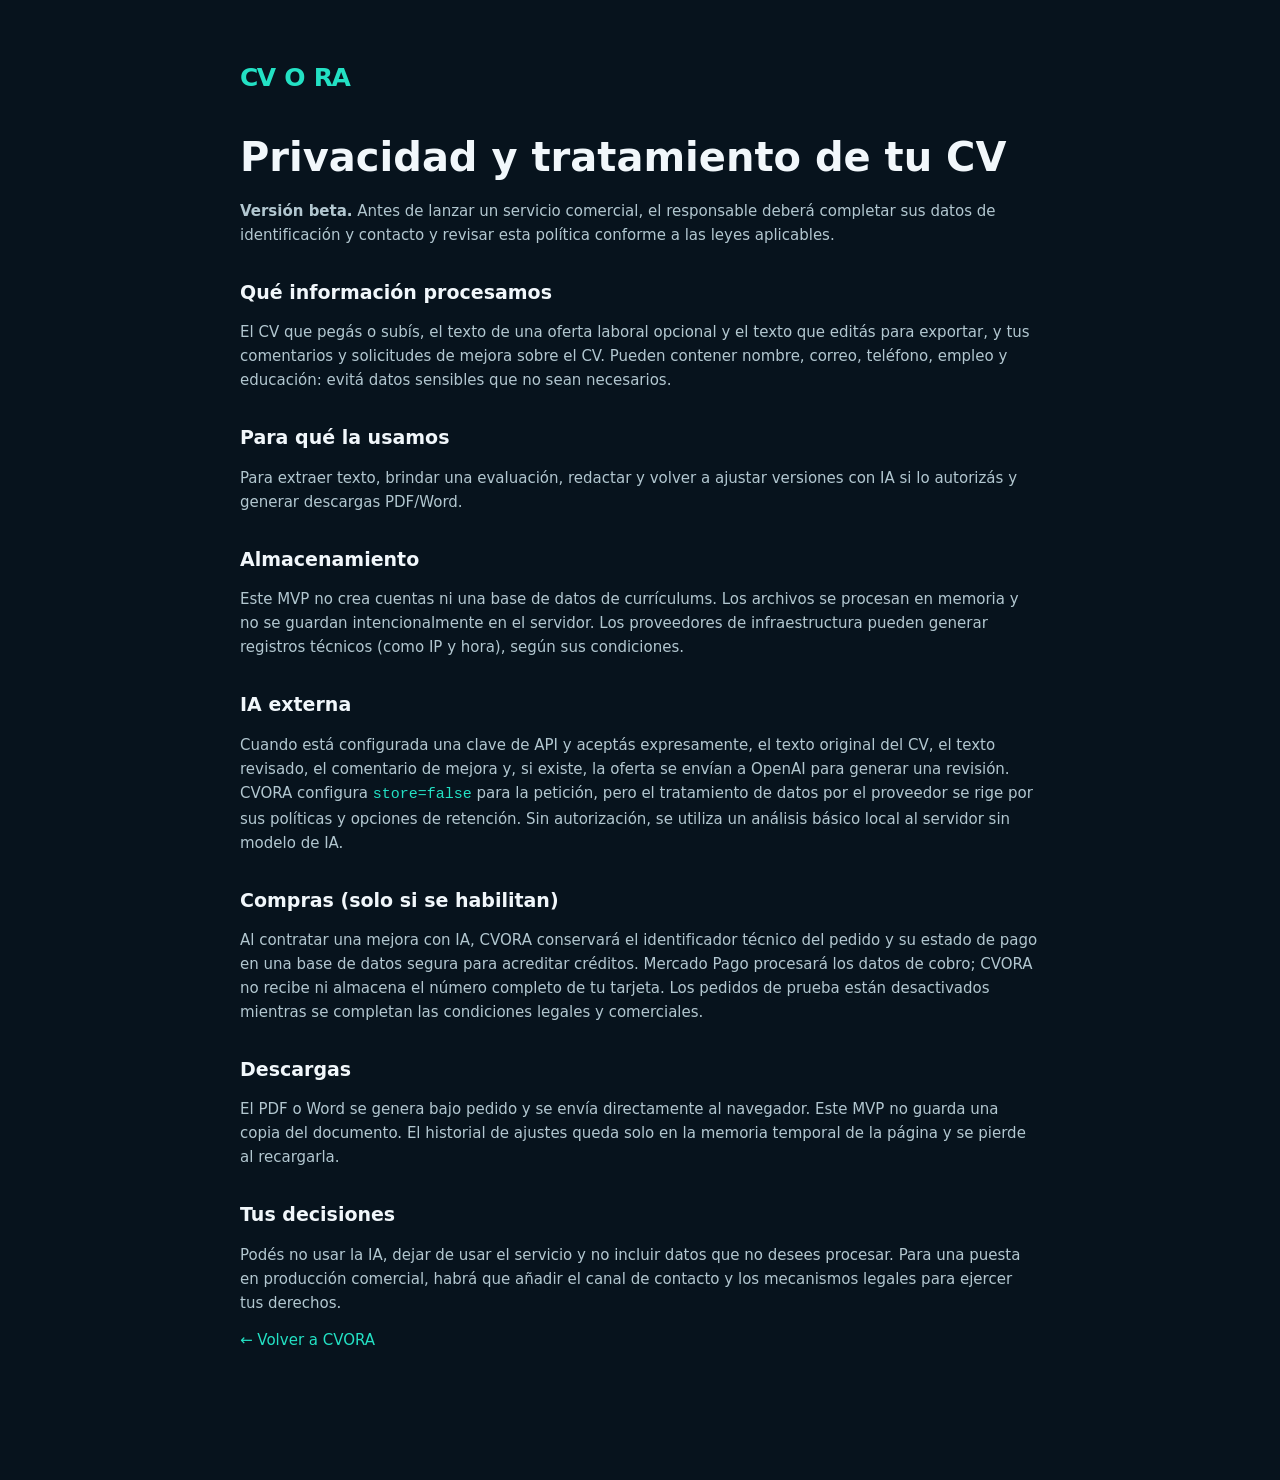
==== static/privacidad.html @ 306e0d20 "feat: publicar CVORA completa con interfaz, pruebas, planes y Checkout Pro opcional" ====
<!doctype html><html lang="es-AR"><head><meta charset="utf-8"><meta name="viewport" content="width=device-width,initial-scale=1"><title>Privacidad — CVORA</title><link rel="stylesheet" href="/static/styles.css"><link rel="icon" href="/static/favicon.svg" type="image/svg+xml"></head><body><main class="privacy-page container"><a class="logo" href="/">CV<span class="logo-a">O</span>RA</a><h1>Privacidad y tratamiento de tu CV</h1><p><strong>Versión beta.</strong> Antes de lanzar un servicio comercial, el responsable deberá completar sus datos de identificación y contacto y revisar esta política conforme a las leyes aplicables.</p><h2>Qué información procesamos</h2><p>El CV que pegás o subís, el texto de una oferta laboral opcional y el texto que editás para exportar, y tus comentarios y solicitudes de mejora sobre el CV. Pueden contener nombre, correo, teléfono, empleo y educación: evitá datos sensibles que no sean necesarios.</p><h2>Para qué la usamos</h2><p>Para extraer texto, brindar una evaluación, redactar y volver a ajustar versiones con IA si lo autorizás y generar descargas PDF/Word.</p><h2>Almacenamiento</h2><p>Este MVP no crea cuentas ni una base de datos de currículums. Los archivos se procesan en memoria y no se guardan intencionalmente en el servidor. Los proveedores de infraestructura pueden generar registros técnicos (como IP y hora), según sus condiciones.</p><h2>IA externa</h2><p>Cuando está configurada una clave de API y aceptás expresamente, el texto original del CV, el texto revisado, el comentario de mejora y, si existe, la oferta se envían a OpenAI para generar una revisión. CVORA configura <code>store=false</code> para la petición, pero el tratamiento de datos por el proveedor se rige por sus políticas y opciones de retención. Sin autorización, se utiliza un análisis básico local al servidor sin modelo de IA.</p><h2>Compras (solo si se habilitan)</h2><p>Al contratar una mejora con IA, CVORA conservará el identificador técnico del pedido y su estado de pago en una base de datos segura para acreditar créditos. Mercado Pago procesará los datos de cobro; CVORA no recibe ni almacena el número completo de tu tarjeta. Los pedidos de prueba están desactivados mientras se completan las condiciones legales y comerciales.</p><h2>Descargas</h2><p>El PDF o Word se genera bajo pedido y se envía directamente al navegador. Este MVP no guarda una copia del documento. El historial de ajustes queda solo en la memoria temporal de la página y se pierde al recargarla.</p><h2>Tus decisiones</h2><p>Podés no usar la IA, dejar de usar el servicio y no incluir datos que no desees procesar. Para una puesta en producción comercial, habrá que añadir el canal de contacto y los mecanismos legales para ejercer tus derechos.</p><p><a href="/">← Volver a CVORA</a></p></main></body></html>
---- static/styles.css ----
:root{--bg:#07131d;--panel:#0d1e2b;--panel2:#112634;--line:#203746;--muted:#91a6b8;--text:#f1f7fb;--green:#23e1c4;--green2:#87f5da;--ink:#172d3a;--shadow:0 30px 90px #0007}*{box-sizing:border-box}html{scroll-behavior:smooth}body{margin:0;color:var(--text);background:var(--bg);font:15px/1.6 system-ui,-apple-system,"Segoe UI",Arial,sans-serif;min-width:320px;overflow-x:hidden}h1,h2,h3,p{margin:0}a{color:inherit;text-decoration:none}button,input,textarea,select{font:inherit}button{cursor:pointer}.hidden{display:none!important}.container{width:min(1170px,calc(100% - 48px));margin:auto}.ambient{position:absolute;z-index:-1;pointer-events:none;filter:blur(45px);border-radius:50%}.ambient-a{width:600px;height:600px;top:-310px;right:-200px;background:#0d6f7833}.ambient-b{width:450px;height:450px;left:-250px;top:410px;background:#14457622}.site-header{height:84px;border-bottom:1px solid #ffffff0b;position:relative;z-index:5}.header-inner{height:100%;display:flex;align-items:center;justify-content:space-between;gap:30px}.logo{font-size:25px;letter-spacing:-1.7px;font-weight:850;display:flex;align-items:center;gap:10px;line-height:1}.logo-mark{position:relative;background:#17373c;border:1px solid #3de4c544;color:var(--green);border-radius:12px;width:38px;height:38px;display:grid;place-items:center;font-size:23px;font-weight:900;letter-spacing:-2px}.logo-dot{position:absolute;background:var(--green);width:7px;height:7px;right:7px;bottom:7px;border-radius:100%}.logo-a{color:var(--green)}.header-links{display:flex;gap:35px;color:#a3b5c3;font-size:13px;font-weight:650}.header-links a:hover,.footer a:hover{color:var(--green)}.btn{border:0;border-radius:11px;display:inline-flex;align-items:center;justify-content:center;gap:15px;font-weight:800;font-size:14px;padding:15px 22px;transition:transform .15s,box-shadow .15s,background .15s}.btn:hover{transform:translateY(-2px)}.btn-primary{background:linear-gradient(135deg,#42f3d2,#18c5b5);color:#04312e;box-shadow:0 12px 35px #19d1b41b}.btn-primary:hover{box-shadow:0 12px 40px #12d9b53b}.btn-outline{border:1px solid #254b53;background:#142c38;color:#d9e8ec}.btn-small{padding:11px 17px;font-size:12px}.btn-ghost{border:1px solid #37505c;color:#dce8ed;background:#172b393b}.hero{padding:96px 0 88px;display:grid;grid-template-columns:1.08fr .92fr;align-items:center;min-height:610px;gap:60px}.eyebrow,.overline{font-weight:850;letter-spacing:2px;font-size:11px;color:var(--green);text-transform:uppercase}.eyebrow{display:inline-flex;gap:10px;align-items:center;border:1px solid #2cb6a32b;background:#0f3c3b7b;border-radius:100px;padding:7px 13px;letter-spacing:.8px}.pulse{width:7px;height:7px;background:var(--green);box-shadow:0 0 0 5px #23e1c41d;border-radius:50%}.hero h1{font-size:clamp(40px,4.8vw,66px);line-height:1.105;letter-spacing:-3.7px;margin:25px 0 22px;font-weight:850;max-width:710px}.hero h1 span{color:var(--green2)}.hero-sub{color:#9baebf;max-width:585px;font-size:16px;line-height:1.85}.hero-buttons{display:flex;align-items:center;gap:12px;margin-top:30px}.hero-trust{display:flex;gap:22px;flex-wrap:wrap;color:#8fadb2;font-size:12px;margin-top:27px;font-weight:700}.hero-trust span::first-letter{color:var(--green)}.hero-stage{min-height:420px;position:relative;display:flex;align-items:center;justify-content:center}.hero-stage:before{content:"";position:absolute;inset:38px 0 25px 0;border-radius:50%;background:radial-gradient(circle,#0c9d7e23,transparent 65%);filter:blur(24px)}.sample-sheet{width:310px;min-height:380px;background:#fbfdff;border:1px solid #c6dfdf;border-radius:11px;padding:26px;box-shadow:0 30px 65px #000a,0 0 0 9px #143a4049;transform:rotate(3deg);color:#213647;z-index:1}.sheet-header{display:flex;align-items:center;gap:12px}.sheet-avatar{height:45px;width:45px;background:#cae6e7;color:#187f85;border-radius:9px;display:grid;place-items:center;font-weight:900}.sheet-person{display:flex;flex-direction:column;line-height:1.45}.sheet-person strong{font-size:15px}.sheet-person span{font-size:11px;color:#68838c}.sheet-verified{margin-left:auto;background:#d9faef;color:#048d79;border-radius:50%;height:25px;width:25px;display:grid;place-items:center}.sheet-divider{height:2px;background:#c5edeb;margin:18px 0}.sheet-sec{font-weight:850;color:#047c7c;font-size:10px;letter-spacing:1px;margin:17px 0 8px}.sheet-line{height:6px;background:#dbe6eb;border-radius:20px;margin:7px 0}.w100{width:100%}.w88{width:88%}.w77{width:77%}.w63{width:63%}.sheet-bullet{display:flex;align-items:center;gap:8px}.p-dot{height:4px;width:4px;flex:none;background:#168e89;border-radius:50%}.sheet-chips{display:flex;gap:4px;flex-wrap:wrap}.sheet-chips span{background:#e6f4f4;border:1px solid #cae7e5;color:#28777c;padding:4px 7px;font-size:9px;border-radius:5px}.floating-tag{z-index:2;position:absolute;background:#0f2b37;border:1px solid #315e62;padding:10px 14px;box-shadow:var(--shadow);font-size:11px;font-weight:850;border-radius:10px}.tag-one{top:55px;left:-14px;color:#bceee9;transform:rotate(-4deg)}.tag-one span{color:var(--green);font-size:16px}.tag-two{bottom:32px;right:0;color:#e5f6f7;display:grid;grid-template-columns:auto auto;column-gap:10px;align-items:center}.tag-two .twinkle{grid-row:span 2;font-size:26px;color:var(--green)}.tag-two small{grid-column:2;color:#85adb1;font-size:10px}.steps{padding:36px 0 103px}.section-heading{display:flex;align-items:end;justify-content:space-between;gap:30px;margin-bottom:30px}.section-heading h2{font-size:clamp(27px,3vw,37px);letter-spacing:-1.6px;margin-top:9px;line-height:1.2}.section-heading p{max-width:275px;color:var(--muted);font-size:13px}.steps-grid{display:grid;grid-template-columns:repeat(3,1fr);gap:14px}.step{padding:26px;background:linear-gradient(135deg,#112734,#0b1c27);border:1px solid #243948;border-radius:16px}.step-number{display:flex;justify-content:space-between;color:var(--green);font-size:26px;font-weight:900;margin-bottom:23px}.step-number span{font-size:20px;color:#6b939e}.step h3{font-size:17px;margin-bottom:8px}.step p{font-size:13px;color:#95aabd;line-height:1.8}.app-section{padding:32px 0 110px;scroll-margin-top:30px}.state-label{background:#113b36;color:#7aead4;font-size:11px;font-weight:800;padding:8px 14px;border-radius:30px;border:1px solid #1c665c}.workspace{display:grid;grid-template-columns:.92fr 1.08fr;gap:18px;align-items:stretch}.workspace-form,.workspace-results{border:1px solid var(--line);border-radius:18px;background:linear-gradient(160deg,#112635 0%,#0c1e2a 100%);padding:28px;box-shadow:0 20px 55px #0003}.panel-heading{display:flex;align-items:center;gap:12px;margin-bottom:21px}.panel-icon{display:grid;place-items:center;height:47px;width:47px;background:#153e3e;color:var(--green);font-weight:900;border:1px solid #295953;border-radius:12px}.panel-heading h3{font-size:19px;letter-spacing:-.4px}.panel-heading p{color:var(--muted);font-size:12px}.tab-bar{display:flex;background:#081923;border:1px solid #1b3742;padding:4px;border-radius:10px;margin-bottom:14px}.tab{flex:1;background:none;border:0;border-radius:7px;padding:11px;color:#8ca5b4;font-size:13px;font-weight:800}.tab.active{background:#193b46;color:var(--green)}.upload-area{border:1.5px dashed #35606b;border-radius:12px;background:#102b382e;min-height:190px;display:flex;flex-direction:column;align-items:center;justify-content:center;gap:4px;color:#e4f3f5;cursor:pointer;transition:border-color .2s,background .2s}.upload-area:hover,.upload-area:focus,.upload-area.drag{border-color:var(--green);background:#153d3d73;outline:none}.upload-icon{color:var(--green);font-size:31px;line-height:1;margin-bottom:10px}.upload-area strong{font-size:13px}.upload-area span{font-size:12px;color:#a9c0c8}.upload-area u{color:var(--green)}.upload-area small{color:#7999a9;margin-top:10px}.upload-success{display:flex;gap:12px;align-items:center;border:1px solid #21685a;border-radius:10px;padding:15px;background:#103c3690;color:#d7efeb}.upload-success>span{color:var(--green);font-size:22px}.upload-success>div{flex:1;display:flex;flex-direction:column}.upload-success strong{font-size:12px}.upload-success small{font-size:11px;color:#9ec6bd}.upload-success button{border:0;background:transparent;color:#abc4c8;font-size:23px}.field{margin-top:19px}label{display:block;color:#dce8ef;font-size:12px;font-weight:800;margin-bottom:8px}.optional{color:#7e96a4;font-weight:500}.field small{display:block;color:#738d9d;font-size:11px;margin-top:6px}textarea,select{width:100%;background:#091b28;border:1px solid #294353;color:#edf9fa;border-radius:10px;padding:13px 14px;outline:none;resize:vertical;font-size:13px}textarea:focus,select:focus{border-color:#24ddbf;box-shadow:0 0 0 3px #27e7c317}textarea::placeholder{color:#688394}select{appearance:none;background-image:linear-gradient(45deg,transparent 50%,#9ab6bb 50%),linear-gradient(135deg,#9ab6bb 50%,transparent 50%);background-position:calc(100% - 20px) 50%,calc(100% - 15px) 50%;background-size:5px 5px;background-repeat:no-repeat}.consent{margin-top:18px;display:flex;gap:9px;font-size:11px;line-height:1.6;font-weight:450;color:#a2bec6}.consent input{accent-color:var(--green);width:16px;height:16px;margin:1px 0 0;flex:none}.consent a{color:var(--green);text-decoration:underline}.run-btn{width:100%;justify-content:space-between;margin-top:20px}.run-btn:disabled{opacity:.6;cursor:wait}.example-link{display:block;border:0;background:transparent;text-align:center;color:var(--green);font-size:12px;font-weight:750;padding:16px 10px 3px;margin:0 auto}.example-link:hover{text-decoration:underline}.feedback{color:#ffc7bb;font-size:12px;min-height:1.4em;margin-top:8px}.feedback.ok{color:#7bdebf}.results-bar{display:flex;align-items:center;justify-content:space-between;gap:15px;padding-bottom:18px;border-bottom:1px solid #264050}.results-title{display:flex;align-items:center;gap:9px;font-weight:800;font-size:13px}.results-glow{height:10px;width:10px;border-radius:50%;background:var(--green);box-shadow:0 0 18px #21e1c5aa}.results-pill{border:1px solid #2d525d;color:#9eb5bc;font-size:10px;padding:5px 11px;border-radius:30px;white-space:nowrap}.empty-result{min-height:535px;display:flex;flex-direction:column;align-items:center;justify-content:center;text-align:center;padding:25px 20px}.empty-orbit{height:135px;width:135px;display:grid;place-items:center;border:1px dashed #31606a;border-radius:50%;box-shadow:0 0 70px #1decc421;background:radial-gradient(circle,#1d857043,transparent 75%)}.empty-doc{font-size:64px;color:var(--green)}.empty-result h3{font-size:21px;margin:28px 0 9px}.empty-result p{color:var(--muted);font-size:13px;max-width:340px}.empty-hints{display:flex;gap:8px;justify-content:center;flex-wrap:wrap;margin-top:25px}.empty-hints span{background:#14303d;border:1px solid #2b424e;border-radius:50px;padding:7px 11px;font-size:11px;color:#9cc5c9}.result-content{padding-top:22px}.analysis-box{border:1px solid #306257;background:#103b3599;border-radius:13px;padding:18px}.analysis-eyebrow{color:var(--green);font-size:10px;font-weight:900;letter-spacing:1.1px}.analysis-box h3{font-size:20px;letter-spacing:-.4px;margin:5px 0 15px}.suggestion-list{display:grid;gap:9px}.suggestion-item{display:flex;gap:9px;color:#ccdfdf;font-size:12px;line-height:1.65}.suggestion-item>span{color:var(--green);font-weight:900}.keyword-section{border-top:1px solid #377264;margin-top:15px;padding-top:13px}.keyword-section strong{font-size:12px}.keyword-list{display:flex;flex-wrap:wrap;gap:6px;margin:8px 0}.keyword-list span{font-size:11px;background:#0b2827;border:1px solid #396358;border-radius:6px;padding:4px 8px;color:#c8e4d5}.keyword-section small{font-size:11px;color:#a4c9bf}.edit-head{display:flex;justify-content:space-between;align-items:center;gap:12px;margin:22px 0 11px}.edit-head>div{display:flex;flex-direction:column}.edit-head strong{font-size:14px}.edit-head span{font-size:11px;color:#8eacb9}.edit-indicator{white-space:nowrap;border:1px solid #28655f;border-radius:7px;color:#74d8bf!important;padding:5px 9px}.cv-editor{min-height:270px;font-family:system-ui,Arial;font-size:12px;line-height:1.8;background:#ecf7f8;color:#243746;border:1px solid #c0e2e1}.cv-editor:focus{border-color:var(--green)}.result-notice{font-size:11px;color:#91b6c0;margin:9px 0 15px}.export-row{display:flex;gap:10px}.export-row .btn{flex:1;font-size:12px;gap:6px;padding:12px}.btn-light{background:#e8ffff;color:#12504e}.btn-dark{background:#1d4050;color:#ecf9ff;border:1px solid #3e636e}.closing{border:1px solid #24464d;background:linear-gradient(125deg,#102b33,#09202e);border-radius:20px;padding:38px 45px;display:grid;grid-template-columns:1fr 1fr;gap:45px;margin-bottom:86px}.closing h2{margin-top:12px;font-size:32px;line-height:1.2;letter-spacing:-1px}.closing h2 em{font-style:normal;color:var(--green)}.closing p{color:#a0b6bf;font-size:13px;margin-top:15px;max-width:470px}.closing-cards{display:grid;gap:10px}.closing-cards div{display:flex;align-items:center;gap:13px;color:#d1e8e8;font-size:12px;background:#1c3d446e;border:1px solid #315254;padding:12px 15px;border-radius:8px}.closing-cards span{font-size:18px;color:var(--green)}.footer{border-top:1px solid #1a3644;background:#07121b}.footer-inner{min-height:112px;display:flex;align-items:center;justify-content:space-between;gap:15px;color:#7994a3;font-size:11px}.logo-footer{font-size:20px;color:var(--text)}.logo-footer .logo-mark{height:28px;width:28px;font-size:16px;border-radius:8px}.logo-footer .logo-dot{height:5px;width:5px;bottom:5px;right:5px}.privacy-page{max-width:800px;padding:65px 0 130px}.privacy-page h1{font-size:40px;line-height:1.1;margin:45px 0 20px}.privacy-page h2{margin-top:30px;font-size:19px}.privacy-page p{margin-top:13px;color:#b2c7d0}.privacy-page a{color:var(--green)}.privacy-page code{color:var(--green)}
@media(max-width:1050px){.hero{gap:22px}.hero h1{font-size:51px}.workspace{grid-template-columns:1fr 1fr}.tag-one{left:-7px}.tag-two{right:-5px}.container{width:min(100% - 38px,1170px)}}
@media(max-width:850px){.hero{grid-template-columns:1fr;gap:30px;padding:68px 0 55px}.hero-stage{min-height:410px}.hero-copy{text-align:center}.hero h1,.hero-sub{margin-left:auto;margin-right:auto}.hero-buttons,.hero-trust{justify-content:center}.workspace{grid-template-columns:1fr}.steps-grid{gap:9px}.closing{grid-template-columns:1fr;gap:20px}.header-links{display:none}}@media(max-width:590px){.container{width:calc(100% - 30px)}.site-header{height:74px}.logo{font-size:23px}.header-inner>.btn{font-size:11px;padding:10px 12px}.hero{padding:49px 0 30px}.hero h1{font-size:42px;letter-spacing:-2px}.hero-sub{font-size:14px}.hero-buttons{flex-direction:column}.hero-buttons .btn{width:100%}.hero-trust{gap:9px 17px}.hero-stage{min-height:385px}.sample-sheet{width:260px;min-height:340px;padding:20px}.tag-one{left:0;top:36px}.tag-two{right:0;bottom:15px}.steps{padding:50px 0 75px}.section-heading{display:block}.section-heading p{margin-top:10px}.steps-grid{grid-template-columns:1fr}.step-number{margin-bottom:10px}.step{padding:20px}.app-section{padding:0 0 68px}.workspace-form,.workspace-results{padding:20px}.tool-heading{display:flex;align-items:start;gap:10px}.tool-heading h2{font-size:28px}.state-label{max-width:120px;text-align:center}.export-row{flex-direction:column}.closing{padding:28px 20px;margin-bottom:54px}.closing h2{font-size:27px}.footer-inner{flex-wrap:wrap;justify-content:center;padding:26px 0;text-align:center}.footer-inner>span{width:100%}}
/* Decorative glows must never create horizontal page scrolling on phones. */
html,body{overflow-x:clip}
.ambient{position:fixed}

/* CVORA 2 — collaborative editor, version cards and document preview */
.advanced-options{margin:18px 0 8px;border:1px solid #294550;border-radius:12px;padding:12px 14px;background:#0a1e2a}
.advanced-options summary{font-size:12px;font-weight:750;color:#c3e3e8;cursor:pointer}
.advanced-options>p{font-size:11px;color:#92abb8;margin:10px 0}.advanced-options .field{margin-top:10px}
.advanced-options[open]{padding-bottom:17px}
.improvements-block,.questions-block{border:1px solid #294c54;border-radius:11px;padding:14px 16px;margin-top:14px;background:#112937}
.improvements-block h4,.questions-block strong{font-size:12px;margin:0;color:#b5efe5}.tiny-list{display:grid;gap:7px;margin-top:9px}.tiny-list>div{font-size:12px;color:#c9dae5;line-height:1.6}.tiny-list>div:before{content:'✦';margin-right:8px;color:#28d6c0}.questions-block{background:#2b2c2447;border-color:#6b644b}.questions-block small{display:block;margin-top:10px;color:#bea}
.variant-grid{display:grid;grid-template-columns:repeat(3,minmax(0,1fr));gap:8px}.variant-choice{color:#ccdee8;background:#102b38;border:1px solid #31505c;text-align:left;padding:12px 10px;min-height:95px;border-radius:10px;display:flex;flex-direction:column;gap:4px;transition:.2s}.variant-choice strong{font-size:12px;line-height:1.3}.variant-choice span{font-size:10px;color:#9db5c1;line-height:1.45}.variant-choice.active{border-color:var(--green);background:#113e3c;box-shadow:inset 0 0 0 1px #23e1c455}.variant-choice:focus-visible,.mini-tab:focus-visible,.opinion:focus-visible,.quick-chip:focus-visible{outline:2px solid var(--green);outline-offset:2px}
.preview-toolbar{margin:24px 0 9px;display:flex;gap:10px;align-items:center;justify-content:space-between;flex-wrap:wrap}.preview-toolbar>div:first-child{display:flex;flex-direction:column}.preview-toolbar strong{font-size:14px}.preview-toolbar span{font-size:11px;color:#93aeb9}.editor-tabs{display:flex;padding:3px;border:1px solid #315563;background:#09202b;border-radius:9px;gap:2px}.mini-tab{border:0;border-radius:7px;background:transparent;color:#a1beca;padding:7px 10px;font-size:11px;font-weight:700}.mini-tab.active{background:#1e655f;color:#eafff8}
.theme-bar{display:flex;align-items:center;flex-wrap:wrap;gap:10px;margin-bottom:12px}.theme-bar label{font-size:11px;color:#a5c1c7}.theme-bar select{width:auto;max-width:155px;padding:7px 9px;font-size:11px}.minor-button{margin-left:auto;border:1px solid #395b65;background:#122b37;color:#d6edf0;padding:8px 10px;border-radius:8px;font-size:11px}.minor-button:disabled{opacity:.45;cursor:not-allowed}
.document-preview{background:#fff;color:#273449;padding:26px 28px;border-radius:10px;min-height:315px;max-height:620px;overflow:auto;box-shadow:0 15px 28px #0003;font:12px/1.62 Arial,sans-serif}.document-preview .doc-name{font-size:22px;font-weight:800;border-bottom:2px solid #25bcae;padding-bottom:13px;margin-bottom:9px;color:#1b344a}.document-preview .doc-title{font-size:12px;font-weight:800;letter-spacing:.8px;margin-top:17px;margin-bottom:7px;color:#077e7a}.document-preview .doc-line{white-space:pre-wrap;overflow-wrap:anywhere;margin:4px 0}.document-preview .doc-bullet{padding-left:15px;position:relative}.document-preview .doc-bullet:before{content:'•';position:absolute;left:1px}.document-preview .doc-spacer{height:8px}.document-preview.template-ats{font-family:Arial,sans-serif;border-radius:2px}.document-preview.template-ats .doc-name{color:#222;border-color:#555}.document-preview.template-ats .doc-title{color:#333;letter-spacing:0}.document-preview.template-clasico{font-family:Georgia,serif}.document-preview.template-clasico .doc-name{color:#182737;border-color:#263b4a}.document-preview.template-clasico .doc-title{color:#283f55}
.conversation-card{margin:22px 0 20px;padding:19px;background:linear-gradient(140deg,#123938,#0d2736);border:1px solid #396e66;border-radius:14px}.conversation-title{display:flex;align-items:start;gap:10px}.conv-icon{width:38px;height:38px;display:grid;place-items:center;border-radius:12px;background:#2ce4c52b;color:var(--green);font-size:25px;flex:none}.conversation-title h4{font-size:16px;margin:0 0 3px}.conversation-title p{font-size:11px;color:#adcbcb}.opinion-row{display:flex;gap:9px;margin:16px 0 13px}.opinion{border:1px solid #3d6467;border-radius:9px;background:#0d2833;color:#d7ebf0;padding:10px 13px;flex:1;font-size:12px;font-weight:700}.opinion.active{border-color:#25e1c4;background:#0b4b43;color:#e7fff8}.quick-label,.request-label{display:block;font-size:11px;color:#bed8dc;font-weight:700;margin:10px 0}.quick-row{display:flex;gap:7px;flex-wrap:wrap}.quick-chip{border:1px solid #46676e;border-radius:20px;background:#173744;color:#c7e6eb;font-size:11px;padding:6px 10px}.quick-chip.active{background:#25dac5;color:#08272e;border-color:#25dac5}.conversation-card textarea{width:100%;background:#0b2431;color:#f0fbff;border:1px solid #41646e;border-radius:8px;padding:12px;min-height:100px;font-size:12px}.revise-btn{width:100%;display:flex;justify-content:space-between;margin-top:10px;font-size:12px}.revise-btn:disabled{opacity:.6;cursor:wait}.revision-status{color:#9cd9cf;font-size:11px;margin-top:7px;min-height:1.5em}.conversation-history{display:grid;gap:8px;margin-top:14px}.history-entry{background:#081d2a85;border-radius:9px;border:1px solid #385562;padding:10px 11px}.history-entry strong{font-size:11px;color:#69e5cb}.history-entry p{font-size:12px;line-height:1.55;color:#cde3e4;margin:4px 0 0}.sources-card{background:#0b2330;border:1px solid #2c4857;border-radius:12px;padding:15px;margin-bottom:18px}.sources-card strong{font-size:12px;color:#d9ecea}.sources-card p{font-size:11px;color:#9eb6c0;margin:7px 0 10px}.sources-card a{display:block;margin:6px 0;font-size:11px;color:#4ee6da;text-decoration:underline;text-underline-offset:2px}.sources-card a:hover{color:#fff}
@media(max-width:650px){.variant-grid{grid-template-columns:1fr}.variant-choice{min-height:0;padding:10px 12px}.document-preview{padding:20px 16px}.preview-toolbar{align-items:flex-start}.theme-bar .minor-button{margin-left:0}.conversation-card{padding:14px}.opinion-row{flex-direction:column}}

.original-comparison{border:1px solid #34515b;border-radius:11px;margin:13px 0;padding:10px 13px;background:#0b2430}.original-comparison summary{color:#a2dcd3;font-size:12px;font-weight:750;cursor:pointer}.original-comparison pre{white-space:pre-wrap;overflow-wrap:anywhere;max-height:330px;overflow:auto;background:#071823;border-radius:8px;padding:13px;color:#bacfd5;font:11px/1.75 ui-monospace,monospace;margin:12px 0 0}

/* CVORA V3 — resultado amplio, comparación fiel de PDF y armador desde cero */
.app-section.container{width:min(1430px,calc(100% - 48px))}
.workspace{display:block;max-width:950px;margin:0 auto 20px}
.workspace-form{padding:30px}
.workspace-results{padding:30px;max-width:1430px;margin:auto}
.workspace-results .results-bar{margin-bottom:8px}
.result-content .analysis-box{max-width:none}
.tab-bar{gap:4px}.tab{white-space:nowrap}
.create-area{border:1px solid #2b5156;background:linear-gradient(135deg,#102d37,#0b1e2b);border-radius:14px;padding:20px;margin-top:8px}
.create-area .field{margin:11px 0}.builder-intro strong{font-size:16px;color:#eafffb}.builder-intro p{font-size:12px;color:#9fbac3;margin:7px 0 14px}
.builder-grid{display:grid;grid-template-columns:repeat(2,minmax(0,1fr));gap:5px 17px}
.create-area input{width:100%;background:#091b28;border:1px solid #294353;border-radius:10px;padding:12px 14px;color:#eff9fc;outline:none;font-size:13px}
.create-area input:focus{border-color:var(--green);box-shadow:0 0 0 3px #27e7c317}
.create-area textarea{min-height:82px}
.variant-section{margin-top:24px}.variant-grid{grid-template-columns:repeat(3,minmax(0,1fr));gap:12px}
.variant-choice{min-height:92px;padding:15px}.variant-choice strong{font-size:14px}.variant-choice span{font-size:12px}
.design-section{margin:22px 0 12px;border:1px solid #264753;border-radius:14px;padding:16px;background:#0a222d}
.screen-reader-only{position:absolute!important;height:1px;width:1px;overflow:hidden;clip:rect(0,0,0,0);white-space:nowrap}
.template-gallery{display:grid;grid-template-columns:repeat(8,minmax(0,1fr));gap:10px;margin-top:16px}
.template-choice{min-width:0;background:#102a36;border:1px solid #32545c;border-radius:10px;color:#d7e9f0;padding:9px;display:flex;flex-direction:column;align-items:stretch;text-align:left;gap:4px}
.template-choice.active{background:#104640;border-color:var(--green);box-shadow:0 0 0 1px #22e1c455}
.template-choice:focus-visible,.compare-button:focus-visible{outline:3px solid var(--green);outline-offset:2px}
.template-thumb{height:110px;min-height:110px;background:#fefefe;border-radius:4px;padding:16px 10px 8px;border-top:7px solid var(--template-accent);display:flex;flex-direction:column;gap:8px;box-shadow:inset 0 0 0 1px #ccc7;overflow:hidden}
.thumb-name{height:9px;width:78%;border-radius:2px;background:var(--template-accent);margin-bottom:5px}.thumb-line{height:4px;width:95%;border-radius:2px;background:#b5c1c9}.thumb-line.short{width:62%}
.template-thumb.clasico,.template-thumb.elegante{background:#fffdf7}.template-thumb.clasico .thumb-name,.template-thumb.elegante .thumb-name{height:2px;width:100%;margin-top:10px}
.template-thumb.creativo{background:linear-gradient(90deg,#ecdaef 0 24%,#fff 24%)}.template-thumb.ejecutivo{border-left:8px solid var(--template-accent);border-top-width:3px}.template-thumb.minimalista{border-top:2px solid #bbb}.template-thumb.ats{border-top:1px solid #555;box-shadow:none}.template-thumb.compacto{gap:4px}
.template-name{font-size:11px;color:#eefaf9;line-height:1.3}.template-description{font-size:10px;color:#9bb9c2;line-height:1.35}
.preview-toolbar{margin-top:23px}.compare-actions{display:flex;justify-content:space-between;align-items:center;gap:12px;margin:15px 0}
.compare-button{border:1px solid #28aa9b;background:#123d3b;border-radius:10px;color:#b8fff0;padding:11px 17px;font-size:12px;font-weight:750;cursor:pointer}.compare-button.active{background:#17635a;color:#fff}
.compare-actions .minor-button{margin-left:0}
.comparison-layout{display:grid;grid-template-columns:minmax(0,1fr);gap:21px;align-items:start}
.comparison-layout.two-documents{grid-template-columns:minmax(0,1fr) minmax(0,1fr)}
.new-cv-column,.original-cv-column{min-width:0}
.document-column-title{display:flex;align-items:center;gap:8px;background:#0c2833;color:#def8f3;font-size:12px;padding:12px 14px;border:1px solid #2d5058;border-radius:10px 10px 0 0}
.column-dot{display:inline-block;width:8px;height:8px;border-radius:50%;background:#a7b5c3}.after-dot{background:var(--green)}
.comparison-layout .document-preview,.comparison-layout .cv-editor,.original-document-frame{border-radius:0 0 10px 10px;min-height:600px;max-height:800px;height:800px;overflow:auto}
.comparison-layout:not(.two-documents) .document-preview{max-width:790px;margin:0 auto;min-height:740px}
.comparison-layout:not(.two-documents) .document-column-title{max-width:790px;margin:0 auto}
.original-document-frame{background:#f9fafb;border:1px solid #cbd3da;position:relative}
.original-pdf{display:block;width:100%;height:100%;background:#fff;border:0}
.original-recreated{box-shadow:none!important;border:0!important;max-height:none!important;min-height:100%!important}
.original-footnote{font-size:11px;color:#a5c3ce;margin:10px 0 5px}
.original-link{color:#5ae7d5;font-size:12px;text-decoration:underline}
.document-preview{background:#fff;color:#273449;font-size:13px;padding:47px 48px;box-shadow:0 12px 24px #0002}
.document-preview .doc-name{font-size:26px}.document-preview .doc-title{font-size:13px}
.document-preview.template-minimalista{font-family:Arial,sans-serif;padding:52px 55px}.document-preview.template-minimalista .doc-name{border:none;color:#222;letter-spacing:-.5px;padding-bottom:4px}.document-preview.template-minimalista .doc-title{color:#222;border-bottom:1px solid #dadada;padding-bottom:4px;letter-spacing:0}
.document-preview.template-elegante{font-family:Georgia,serif;background:#fffdf9;color:#3d3531}.document-preview.template-elegante .doc-name{text-align:center;font-family:Georgia,serif;color:#59483d;border-color:#cab1a4}.document-preview.template-elegante .doc-title{color:#806558;letter-spacing:1px}
.document-preview.template-ejecutivo{font-family:Arial,sans-serif;border-left:11px solid #1c527f}.document-preview.template-ejecutivo .doc-name{color:#143c60;border-color:#1c527f}.document-preview.template-ejecutivo .doc-title{color:#1c527f}
.document-preview.template-creativo{font-family:Arial,sans-serif;border-top:12px solid #9b52ad;background:linear-gradient(90deg,#faf4fc 0 17%,#fff 17%)}.document-preview.template-creativo .doc-name{color:#7b368c;border-color:#a268b3}.document-preview.template-creativo .doc-title{color:#814692}
.document-preview.template-compacto{font-family:Arial,sans-serif;padding:27px 32px;font-size:11px;line-height:1.4}.document-preview.template-compacto .doc-name{font-size:21px;margin-bottom:4px;padding-bottom:7px;color:#265b51;border-color:#47796f}.document-preview.template-compacto .doc-title{margin-top:10px;margin-bottom:3px;color:#32685c}.document-preview.template-compacto .doc-spacer{height:3px}
.document-preview.template-ats{padding:47px 50px;border-radius:0}.document-preview.template-ats .doc-title{font-weight:700}
@media(max-width:1250px){.template-gallery{grid-template-columns:repeat(4,minmax(0,1fr))}}
@media(max-width:900px){.comparison-layout.two-documents{grid-template-columns:1fr}.comparison-layout .document-preview,.comparison-layout .cv-editor,.original-document-frame{height:620px;min-height:500px}.app-section.container{width:min(100% - 30px,1430px)}}
@media(max-width:590px){.workspace-form,.workspace-results{padding:18px}.builder-grid{grid-template-columns:1fr}.tab{font-size:11px;padding:10px 6px}.template-gallery{grid-template-columns:repeat(2,minmax(0,1fr))}.compare-actions{flex-wrap:wrap}.document-preview{padding:25px 20px}.comparison-layout:not(.two-documents) .document-preview{min-height:500px}.comparison-layout .document-preview,.original-document-frame{height:560px;min-height:460px}.design-section{padding:12px}}

.original-pdf-pages{background:#d8dbdf;display:flex;flex-direction:column;align-items:center;gap:10px;padding:12px;overflow-y:auto;height:100%}.original-pdf-page{display:block;width:100%;max-width:100%;height:auto;background:#fff;box-shadow:0 4px 12px #0002}.original-document-frame:has(.original-pdf-pages:not(.hidden)){background:#d8dbdf}

/* CVORA — checkout informado; diseño complementario, sin cobros simulados */
.price-section{margin-top:46px;margin-bottom:50px}
.price-panel{display:grid;grid-template-columns:1.3fr .85fr;gap:30px;padding:30px;border:1px solid #284551;border-radius:22px;background:linear-gradient(125deg,#0c2530,#0b1a21 72%);align-items:center}
.price-panel h2{color:#f5ffff;font-size:clamp(1.45rem,3vw,2.1rem);line-height:1.2;margin:12px 0}
.price-panel p{color:#a6c3ce;line-height:1.65;font-size:14px}
.price-panel .price-notice{color:#87c7c8;font-size:12px}
.price-offer{border:1px solid #34575a;border-radius:17px;padding:22px;background:#0b252b;display:flex;align-items:flex-start;flex-direction:column;gap:8px}
.price-label{font-size:11px;font-weight:800;letter-spacing:1.1px;color:#42e2d0}
.price-amount{font-weight:900;font-size:clamp(25px,4vw,36px);color:#fff}
.price-offer .btn{width:100%;justify-content:center;cursor:pointer}
.price-offer .btn:disabled{opacity:.57;cursor:not-allowed}
.price-offer small{font-size:11px;color:#94aeb4;line-height:1.5}
@media(max-width:800px){.price-panel{grid-template-columns:1fr;padding:19px;gap:16px}.price-section{margin-top:18px}}
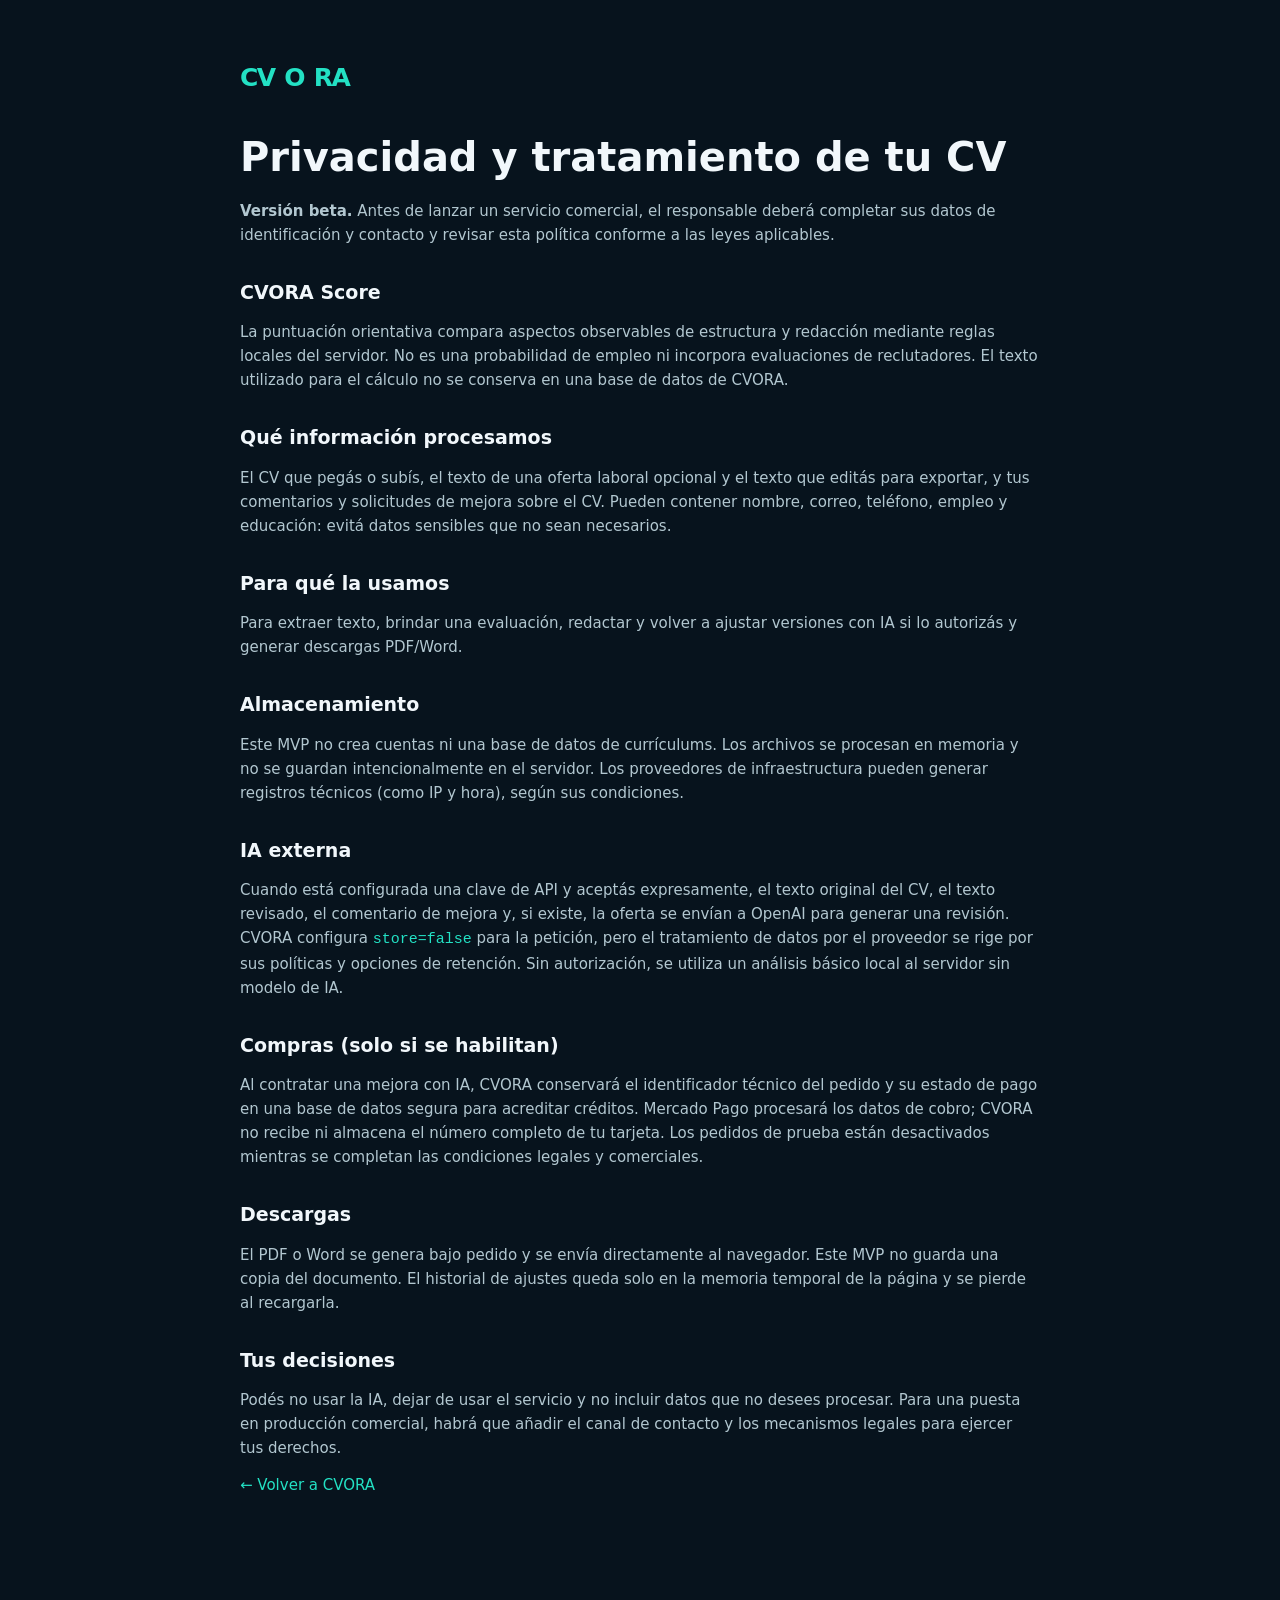
==== commit ee0da83f: "feat: add CV scoring, quick resume builder and light theme" ====
--- a/static/privacidad.html
+++ b/static/privacidad.html
@@ -1 +1 @@
-<!doctype html><html lang="es-AR"><head><meta charset="utf-8"><meta name="viewport" content="width=device-width,initial-scale=1"><title>Privacidad — CVORA</title><link rel="stylesheet" href="/static/styles.css"><link rel="icon" href="/static/favicon.svg" type="image/svg+xml"></head><body><main class="privacy-page container"><a class="logo" href="/">CV<span class="logo-a">O</span>RA</a><h1>Privacidad y tratamiento de tu CV</h1><p><strong>Versión beta.</strong> Antes de lanzar un servicio comercial, el responsable deberá completar sus datos de identificación y contacto y revisar esta política conforme a las leyes aplicables.</p><h2>Qué información procesamos</h2><p>El CV que pegás o subís, el texto de una oferta laboral opcional y el texto que editás para exportar, y tus comentarios y solicitudes de mejora sobre el CV. Pueden contener nombre, correo, teléfono, empleo y educación: evitá datos sensibles que no sean necesarios.</p><h2>Para qué la usamos</h2><p>Para extraer texto, brindar una evaluación, redactar y volver a ajustar versiones con IA si lo autorizás y generar descargas PDF/Word.</p><h2>Almacenamiento</h2><p>Este MVP no crea cuentas ni una base de datos de currículums. Los archivos se procesan en memoria y no se guardan intencionalmente en el servidor. Los proveedores de infraestructura pueden generar registros técnicos (como IP y hora), según sus condiciones.</p><h2>IA externa</h2><p>Cuando está configurada una clave de API y aceptás expresamente, el texto original del CV, el texto revisado, el comentario de mejora y, si existe, la oferta se envían a OpenAI para generar una revisión. CVORA configura <code>store=false</code> para la petición, pero el tratamiento de datos por el proveedor se rige por sus políticas y opciones de retención. Sin autorización, se utiliza un análisis básico local al servidor sin modelo de IA.</p><h2>Compras (solo si se habilitan)</h2><p>Al contratar una mejora con IA, CVORA conservará el identificador técnico del pedido y su estado de pago en una base de datos segura para acreditar créditos. Mercado Pago procesará los datos de cobro; CVORA no recibe ni almacena el número completo de tu tarjeta. Los pedidos de prueba están desactivados mientras se completan las condiciones legales y comerciales.</p><h2>Descargas</h2><p>El PDF o Word se genera bajo pedido y se envía directamente al navegador. Este MVP no guarda una copia del documento. El historial de ajustes queda solo en la memoria temporal de la página y se pierde al recargarla.</p><h2>Tus decisiones</h2><p>Podés no usar la IA, dejar de usar el servicio y no incluir datos que no desees procesar. Para una puesta en producción comercial, habrá que añadir el canal de contacto y los mecanismos legales para ejercer tus derechos.</p><p><a href="/">← Volver a CVORA</a></p></main></body></html>
+<!doctype html><html lang="es-AR"><head><meta charset="utf-8"><meta name="viewport" content="width=device-width,initial-scale=1"><title>Privacidad — CVORA</title><link rel="stylesheet" href="/static/styles.css"><script>try{document.documentElement.dataset.theme=localStorage.getItem("cvora-theme")||"dark"}catch(e){document.documentElement.dataset.theme="dark"}</script><link rel="icon" href="/static/favicon.svg" type="image/svg+xml"></head><body><main class="privacy-page container"><a class="logo" href="/">CV<span class="logo-a">O</span>RA</a><h1>Privacidad y tratamiento de tu CV</h1><p><strong>Versión beta.</strong> Antes de lanzar un servicio comercial, el responsable deberá completar sus datos de identificación y contacto y revisar esta política conforme a las leyes aplicables.</p><h2>CVORA Score</h2><p>La puntuación orientativa compara aspectos observables de estructura y redacción mediante reglas locales del servidor. No es una probabilidad de empleo ni incorpora evaluaciones de reclutadores. El texto utilizado para el cálculo no se conserva en una base de datos de CVORA.</p><h2>Qué información procesamos</h2><p>El CV que pegás o subís, el texto de una oferta laboral opcional y el texto que editás para exportar, y tus comentarios y solicitudes de mejora sobre el CV. Pueden contener nombre, correo, teléfono, empleo y educación: evitá datos sensibles que no sean necesarios.</p><h2>Para qué la usamos</h2><p>Para extraer texto, brindar una evaluación, redactar y volver a ajustar versiones con IA si lo autorizás y generar descargas PDF/Word.</p><h2>Almacenamiento</h2><p>Este MVP no crea cuentas ni una base de datos de currículums. Los archivos se procesan en memoria y no se guardan intencionalmente en el servidor. Los proveedores de infraestructura pueden generar registros técnicos (como IP y hora), según sus condiciones.</p><h2>IA externa</h2><p>Cuando está configurada una clave de API y aceptás expresamente, el texto original del CV, el texto revisado, el comentario de mejora y, si existe, la oferta se envían a OpenAI para generar una revisión. CVORA configura <code>store=false</code> para la petición, pero el tratamiento de datos por el proveedor se rige por sus políticas y opciones de retención. Sin autorización, se utiliza un análisis básico local al servidor sin modelo de IA.</p><h2>Compras (solo si se habilitan)</h2><p>Al contratar una mejora con IA, CVORA conservará el identificador técnico del pedido y su estado de pago en una base de datos segura para acreditar créditos. Mercado Pago procesará los datos de cobro; CVORA no recibe ni almacena el número completo de tu tarjeta. Los pedidos de prueba están desactivados mientras se completan las condiciones legales y comerciales.</p><h2>Descargas</h2><p>El PDF o Word se genera bajo pedido y se envía directamente al navegador. Este MVP no guarda una copia del documento. El historial de ajustes queda solo en la memoria temporal de la página y se pierde al recargarla.</p><h2>Tus decisiones</h2><p>Podés no usar la IA, dejar de usar el servicio y no incluir datos que no desees procesar. Para una puesta en producción comercial, habrá que añadir el canal de contacto y los mecanismos legales para ejercer tus derechos.</p><p><a href="/">← Volver a CVORA</a></p></main></body></html>
--- a/static/styles.css
+++ b/static/styles.css
@@ -91,3 +91,122 @@
 .price-offer .btn:disabled{opacity:.57;cursor:not-allowed}
 .price-offer small{font-size:11px;color:#94aeb4;line-height:1.5}
 @media(max-width:800px){.price-panel{grid-template-columns:1fr;padding:19px;gap:16px}.price-section{margin-top:18px}}
+
+/* Scorecard and quick CV flow */
+.header-actions{display:flex;align-items:center;gap:11px}
+.theme-switch{border:1px solid #345364;background:#102733;color:#d9edf0;border-radius:10px;padding:10px 14px;font-size:12px;font-weight:750;white-space:nowrap}
+.theme-switch:focus-visible,.instant-strip button:focus-visible{outline:3px solid var(--green);outline-offset:3px}
+.instant-strip{display:grid;grid-template-columns:60px 1fr auto;align-items:center;gap:23px;padding:24px 30px;border:1px solid #277a71;border-radius:19px;background:linear-gradient(100deg,#113a3d,#122735 75%);margin-bottom:55px}
+.instant-icon{background:#1f594d;border-radius:18px;height:60px;width:60px;display:grid;place-items:center;font-size:30px;color:#00efc6}
+.instant-strip h2{font-size:clamp(21px,3vw,29px);letter-spacing:-.8px;margin:4px 0}
+.instant-strip p{font-size:12px;color:#aec7ce;max-width:750px}
+.instant-strip button{white-space:nowrap}
+.instant-pill{display:inline-block;background:#0c6458;color:#aaffec;border:1px solid #2b9683;padding:4px 10px;border-radius:20px;font-size:10px;font-weight:900;letter-spacing:.6px;margin-bottom:10px}
+.builder-intro strong{display:block}
+.create-extras{margin-top:13px;border:1px solid #37565c;padding:10px 14px;border-radius:10px}
+.create-extras summary{cursor:pointer;color:#cbe6e5;font-size:12px;font-weight:750}
+.score-section{margin-bottom:20px}
+.score-heading{display:flex;align-items:center;justify-content:space-between;gap:12px;margin-bottom:15px}
+.score-heading h3{font-size:26px;letter-spacing:-.8px;margin:2px 0}
+.score-heading p{font-size:12px;color:#a9bfcb}
+.score-method-tag{font-size:10px;white-space:nowrap;border:1px solid #385563;border-radius:30px;padding:7px 10px;color:#adced4}
+.score-cards{display:grid;grid-template-columns:1fr 1fr;gap:15px}
+.score-card{--meter-color:#f43f66;border:1px solid #2a495b;background:linear-gradient(130deg,#102937,#0c1e2b);border-radius:16px;padding:19px;min-width:0}
+.score-card[data-tone=mid]{--meter-color:#f8b549}
+.score-card[data-tone=high]{--meter-color:#12dda5}
+.score-caption{font-size:12px;font-weight:900;color:#e5f6f7;letter-spacing:.2px}
+.score-card-main{display:grid;grid-template-columns:minmax(160px,220px) minmax(0,1fr);gap:20px;align-items:center;margin-top:12px}
+.meter{position:relative;max-width:210px;width:100%;height:135px;color:var(--meter-color)}
+.meter svg{width:100%;overflow:visible}
+.meter path{fill:none;stroke-width:20;stroke-linecap:round}
+.meter .meter-track{stroke:#274154}
+.meter .meter-fill{stroke:var(--meter-color);transition:stroke-dasharray .45s ease}
+.meter-value{position:absolute;left:50%;top:52%;transform:translate(-50%,-20%);display:flex;flex-direction:column;align-items:center;line-height:1.1}
+.meter-value strong{font-size:41px;color:var(--text);font-weight:900;font-variant-numeric:tabular-nums}
+.meter-value small{font-size:13px;color:#9ab3bd}
+.score-copy strong{color:var(--meter-color);font-size:15px}
+.score-copy p{color:#bad0d9;font-size:12px;line-height:1.65;margin-top:9px}
+.score-delta{margin-top:13px;border-radius:12px;padding:14px 18px;background:#0b423a;color:#93f6dd;border:1px solid #237e66;font-size:16px;font-weight:850}
+.score-delta[data-direction=negative]{background:#432633;color:#ffc4cf;border-color:#9d4b60}
+.score-delta[data-direction=neutral]{background:#173341;color:#b9cfda;border-color:#305367}
+.score-breakdown{border:1px solid #2d4857;background:#0d2633;border-radius:13px;padding:18px;margin-top:14px}
+.score-break-head{display:flex;align-items:center;justify-content:space-between;gap:12px;margin-bottom:17px}
+.score-break-head h4{font-size:15px;margin:0}
+.score-break-head p{font-size:11px;color:#90b0bb}
+.score-category-rows{display:grid;gap:12px}
+.score-category-row{display:grid;grid-template-columns:minmax(180px,1.1fr) minmax(90px,1fr) minmax(90px,1fr);gap:20px;align-items:center}
+.score-category-name{font-size:12px;color:#d1e7ed}
+.score-bar-group{display:flex;gap:9px;align-items:center}
+.score-small-track{height:10px;background:#263c4a;border-radius:30px;flex:1;overflow:hidden}
+.score-small-fill{height:100%;border-radius:30px;transition:width .4s}
+.score-small-fill.before{background:#fb4b72}.score-small-fill.after{background:#16dfad}
+.score-category-value{min-width:20px;text-align:right;font-size:11px;color:#bfd3db;font-variant-numeric:tabular-nums}
+.score-tips{border:1px solid #28525a;background:#12313b;border-radius:11px;padding:16px;margin-top:12px}
+.score-tips strong{display:block;font-size:13px;color:#f2fcff;margin-bottom:6px}
+.score-tips p{font-size:11px;color:#b1cdd1;margin-top:4px;line-height:1.6}
+.score-disclaimer{font-size:10px;color:#8ea9b3;margin:11px 2px 0;line-height:1.55}
+.workspace-form{max-width:950px}
+.workspace-results{max-width:1430px}
+@media(max-width:1030px){.score-card-main{grid-template-columns:1fr;justify-items:center;text-align:center;gap:0}.meter{height:122px}.score-copy{min-height:85px}}
+@media(max-width:800px){.instant-strip{grid-template-columns:50px 1fr}.instant-strip button{grid-column:1/-1}.score-heading,.score-break-head{align-items:flex-start;flex-direction:column}.header-actions{gap:7px}.header-actions .btn{display:none}}
+@media(max-width:620px){.instant-strip{grid-template-columns:1fr;margin-bottom:30px;padding:20px}.instant-icon{display:none}.score-cards{grid-template-columns:1fr}.score-card-main{grid-template-columns:1fr 1fr;text-align:left;gap:12px}.meter{height:125px}.score-category-row{grid-template-columns:1fr 1fr;gap:6px 12px}.score-category-name{grid-column:1/-1}.score-heading h3{font-size:22px}.score-delta{font-size:14px}.score-method-tag{white-space:normal}.theme-switch{font-size:11px;padding:8px}}
+
+/* Light appearance: only application chrome changes; CV sheets remain white documents. */
+html[data-theme=light]{--bg:#f5f8fc;--panel:#fff;--panel2:#f4f8fc;--line:#d5e2eb;--muted:#5e7484;--text:#15243b;--green:#008e76;--green2:#087e6d;--shadow:0 24px 60px #254a661a;color-scheme:light}
+html[data-theme=light] body{background:#f5f8fc;color:#16263d}
+html[data-theme=light] .ambient{opacity:.22}
+html[data-theme=light] .site-header{background:#fff;border-bottom:1px solid #dae5ec}
+html[data-theme=light] .header-links,html[data-theme=light] .hero-sub,html[data-theme=light] .hero-trust,html[data-theme=light] .section-heading p{color:#52687a}
+html[data-theme=light] .theme-switch,html[data-theme=light] .btn-outline,html[data-theme=light] .btn-ghost{background:#fff;color:#17324b;border-color:#cbdae5}
+html[data-theme=light] .eyebrow{background:#e8faf5;color:#007f6d;border-color:#bce7dd}
+html[data-theme=light] .step,html[data-theme=light] .workspace-form,html[data-theme=light] .workspace-results,html[data-theme=light] .score-card,html[data-theme=light] .score-breakdown,html[data-theme=light] .sources-card,html[data-theme=light] .design-section,html[data-theme=light] .score-tips{background:#fff;border-color:#d6e2e9;box-shadow:0 12px 35px #1b43550b}
+html[data-theme=light] .instant-strip{background:linear-gradient(110deg,#e8fff7,#f0f7ff);border-color:#b7e4d6}
+html[data-theme=light] .instant-strip p,html[data-theme=light] .step p,html[data-theme=light] .score-heading p,html[data-theme=light] .score-copy p,html[data-theme=light] .score-category-name,html[data-theme=light] .score-break-head p,html[data-theme=light] .score-category-value,html[data-theme=light] .score-disclaimer,html[data-theme=light] .score-tips p{color:#52697a}
+html[data-theme=light] .instant-icon{background:#c7f3e5;color:#006e62}
+html[data-theme=light] .state-label,html[data-theme=light] .analysis-box{background:#e4f7f1;color:#1a604f;border-color:#b9e5d4}
+html[data-theme=light] .score-caption,html[data-theme=light] .score-tips strong,html[data-theme=light] .score-heading h3{color:#1d3045}
+html[data-theme=light] .meter-track{stroke:#e4ebf2}
+html[data-theme=light] .meter-value small{color:#63798c}
+html[data-theme=light] .score-method-tag{color:#5a7485;border-color:#d2dee7}
+html[data-theme=light] .score-small-track{background:#e4ebf2}
+html[data-theme=light] .score-delta{background:#e0fbef;color:#075f46;border-color:#93dcc1}
+html[data-theme=light] .score-delta[data-direction=negative]{background:#fff0f1;color:#9c3449;border-color:#ffbfca}
+html[data-theme=light] .score-delta[data-direction=neutral]{background:#eff5f9;color:#52697a;border-color:#d6e2e9}
+html[data-theme=light] .create-area{background:#f1faf8;border-color:#c3e6dc}
+html[data-theme=light] .builder-intro strong,html[data-theme=light] .panel-heading h3,html[data-theme=light] .step h3,html[data-theme=light] .variant-choice strong,html[data-theme=light] .edit-head strong{color:#152943}
+html[data-theme=light] .builder-intro p,html[data-theme=light] .panel-heading p,html[data-theme=light] .edit-head span,html[data-theme=light] .variant-choice span{color:#647b89}
+html[data-theme=light] label,html[data-theme=light] .upload-area strong,html[data-theme=light] .result-notice{color:#244155}
+html[data-theme=light] textarea,html[data-theme=light] select,html[data-theme=light] .create-area input,html[data-theme=light] .conversation-card textarea{background:#fff;color:#26364c;border-color:#c6d8e2}
+html[data-theme=light] textarea::placeholder,html[data-theme=light] input::placeholder{color:#7b8e9b}
+html[data-theme=light] .tab-bar,html[data-theme=light] .variant-choice,html[data-theme=light] .template-choice,html[data-theme=light] .sources-card,html[data-theme=light] .original-comparison{background:#f1f6fa;border-color:#cfdee6;color:#345069}
+html[data-theme=light] .tab{color:#526d80}
+html[data-theme=light] .tab.active,html[data-theme=light] .variant-choice.active,html[data-theme=light] .template-choice.active{background:#d7f4e9;color:#087a64;border-color:#7fcab4}
+html[data-theme=light] .template-name{color:#1d3048}
+html[data-theme=light] .template-description{color:#637986}
+html[data-theme=light] .upload-area{background:#f8fbfc;color:#284258;border-color:#bdd4dc}
+html[data-theme=light] .upload-area span,html[data-theme=light] .upload-area small{color:#607d8c}
+html[data-theme=light] .upload-success{background:#e9f9ef;color:#174d40}
+html[data-theme=light] .results-bar{border-color:#dbe5eb}
+html[data-theme=light] .results-pill{color:#596f7a;border-color:#d8e4e9}
+html[data-theme=light] .empty-result p{color:#637b86}
+html[data-theme=light] .empty-hints span{background:#edf6f5;color:#526f74;border-color:#d7e6e8}
+html[data-theme=light] .analysis-box h3,html[data-theme=light] .sources-card strong{color:#17384a}
+html[data-theme=light] .suggestion-item-text,html[data-theme=light] .tiny-list,html[data-theme=light] .sources-card p{color:#486775}
+html[data-theme=light] .document-column-title{background:#eaf3f6;color:#204055;border-color:#c6d8e1}
+html[data-theme=light] .conversation-card{background:#edf9f4;border-color:#bbdfd1}
+html[data-theme=light] .conversation-title h4,html[data-theme=light] .quick-label,html[data-theme=light] .request-label{color:#174035}
+html[data-theme=light] .conversation-title p,html[data-theme=light] .history-entry p{color:#567681}
+html[data-theme=light] .opinion,html[data-theme=light] .quick-chip,html[data-theme=light] .compare-button,html[data-theme=light] .history-entry{background:#fff;color:#21576a;border-color:#bdcfda}
+html[data-theme=light] .opinion.active,html[data-theme=light] .quick-chip.active{background:#d5f5e8;color:#006752;border-color:#83cab4}
+html[data-theme=light] .sources-card a{color:#006d65}
+html[data-theme=light] .price-panel,html[data-theme=light] .price-offer,html[data-theme=light] .closing{background:#fff;border-color:#d4e1e8;color:#18324a}
+html[data-theme=light] .price-panel h2,html[data-theme=light] .price-amount{color:#152b40}
+html[data-theme=light] .price-panel p,html[data-theme=light] .price-offer small,html[data-theme=light] .closing p{color:#56727d}
+html[data-theme=light] .closing-cards div{background:#f0f7f8;border-color:#d9e6e8;color:#395463}
+html[data-theme=light] .footer{background:#fff;border-color:#d7e4ea}
+html[data-theme=light] .create-extras summary{color:#244f59}
+html[data-theme=light] .floating-tag{background:#fff;color:#24615a;border-color:#b6dad2}
+html[data-theme=light] .tag-two small{color:#64817a}
+html[data-theme=light] .score-before[data-tone=low] .score-copy strong{color:#be214b}
+html[data-theme=dark] .hero-buttons .btn-ghost{background:#123040!important;color:#e5f6fa!important;border-color:#355b68!important}
+html[data-theme=dark] .header-actions .btn-outline{background:#132f3c!important;color:#d9edf3!important;border-color:#365d68!important}
